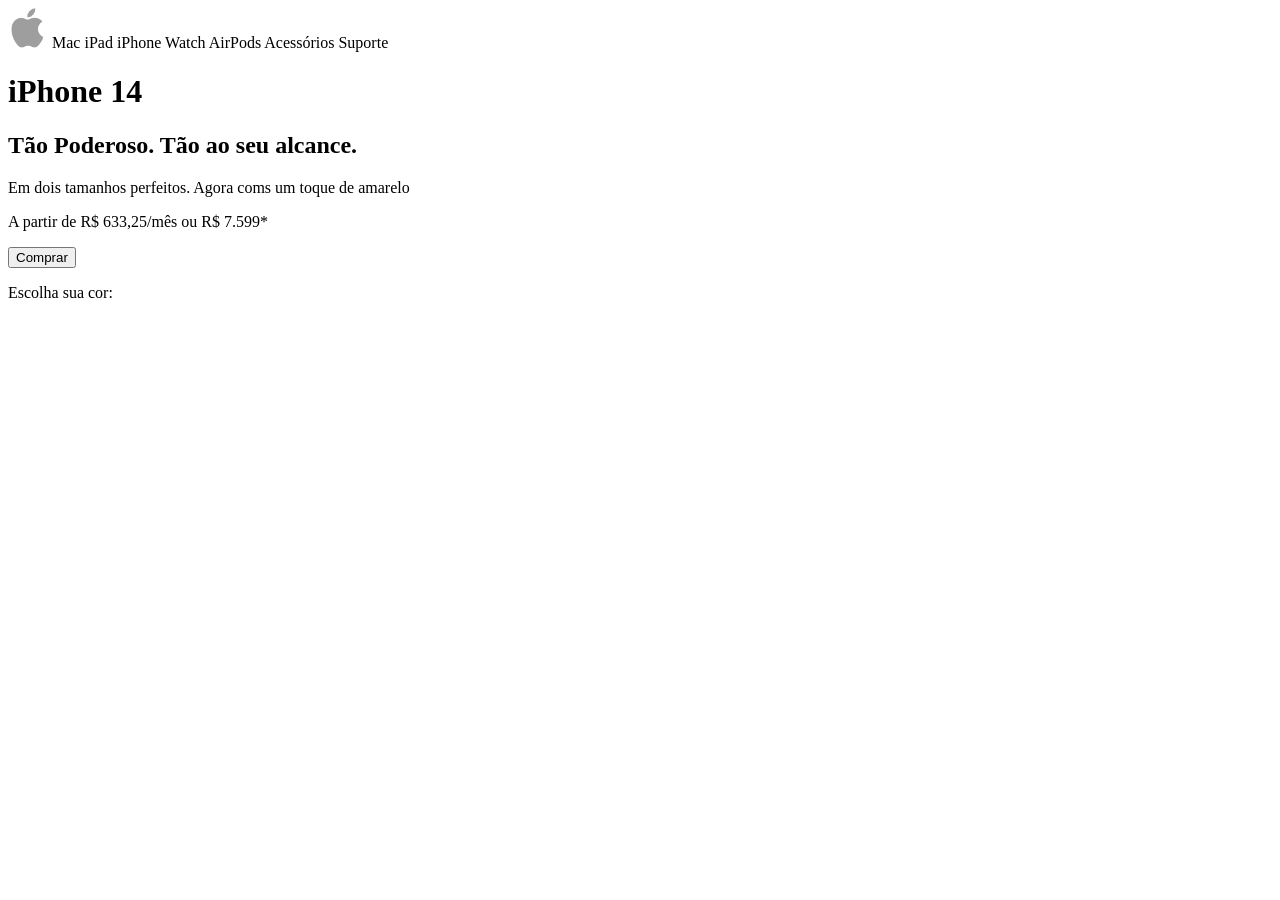
==== Iphone/index.html @ 81d4133d "enviando modificacoes em html" ====
<!DOCTYPE html>
<html lang="pt-br">

<head>
  <meta charset="UTF-8">
  <meta http-equiv="X-UA-Compatible" content="IE=edge">
  <meta name="viewport" content="width=device-width, initial-scale=1.0">
  <title>iPhoe - Apple (Brasil)</title>
</head>

<body>
  <header>
    <img src="./assets/logo.png" alt="Logo-Apple" width="40px">
    <a>Mac</a>
    <a>iPad</a>
    <a>iPhone</a>
    <a>Watch</a>
    <a>AirPods</a>
    <a>Acessórios</a>
    <a>Suporte</a>
  </header>

  <div>
    <h1>iPhone 14</h1>
    <h2>Tão Poderoso. Tão ao seu alcance.</h2>
    <h3git>Em dois tamanhos perfeitos. Agora coms um toque de amarelo</h3git>
    <p>A partir de R$ 633,25/mês ou R$ 7.599*</p>
    <button>Comprar</button>
    <p>Escolha sua cor:</p>

  </div>



</body>

</html>
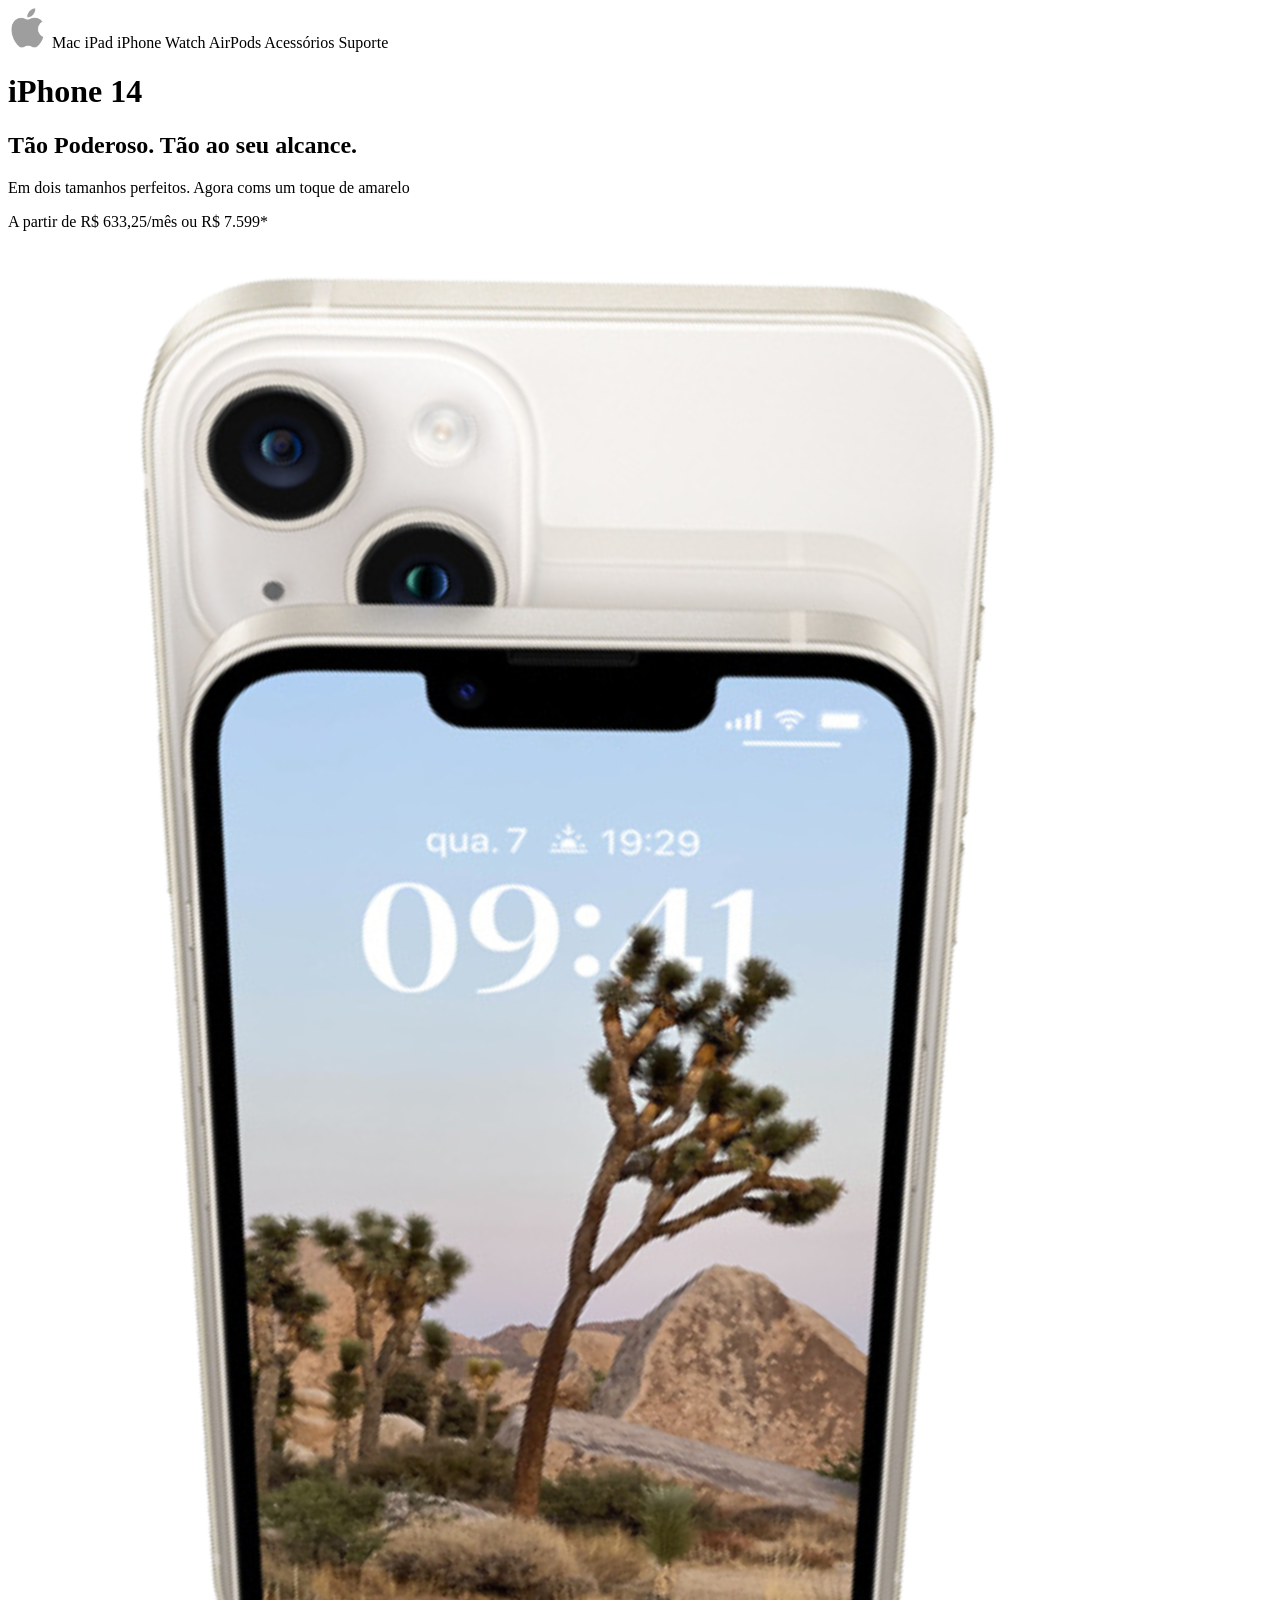
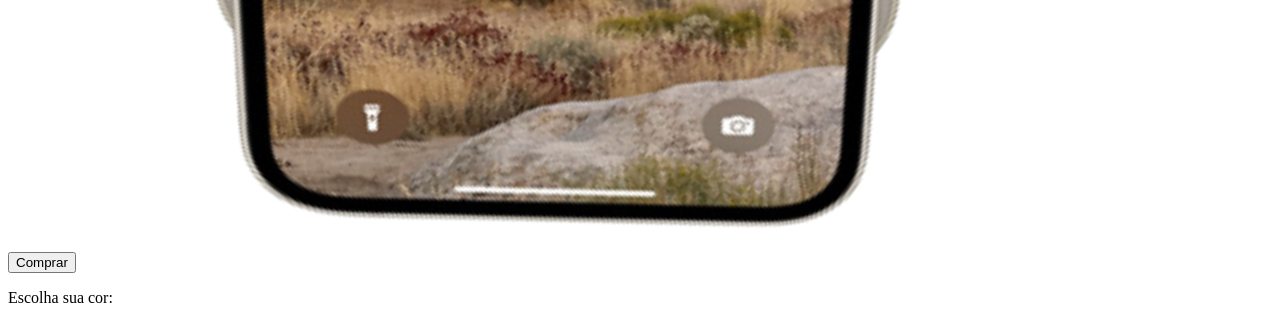
==== commit 69eeb3f8: "enviando auteracoes de arquivos" ====
--- a/Iphone/index.html
+++ b/Iphone/index.html
@@ -6,11 +6,12 @@
   <meta http-equiv="X-UA-Compatible" content="IE=edge">
   <meta name="viewport" content="width=device-width, initial-scale=1.0">
   <title>iPhoe - Apple (Brasil)</title>
+  <link rel="stylesheet" href="styles.css">
 </head>
 
 <body>
   <header>
-    <img src="./assets/logo.png" alt="Logo-Apple" width="40px">
+    <img class="Logo-Apple" src="./assets/logo.png" alt="Logo-Apple" width="40px">
     <a>Mac</a>
     <a>iPad</a>
     <a>iPhone</a>
@@ -25,6 +26,8 @@
     <h2>Tão Poderoso. Tão ao seu alcance.</h2>
     <h3git>Em dois tamanhos perfeitos. Agora coms um toque de amarelo</h3git>
     <p>A partir de R$ 633,25/mês ou R$ 7.599*</p>
+    <img class="iphone-branco" src="./assets/iphone-branco.png " alt="iphone-branco">
+    <br>
     <button>Comprar</button>
     <p>Escolha sua cor:</p>
 
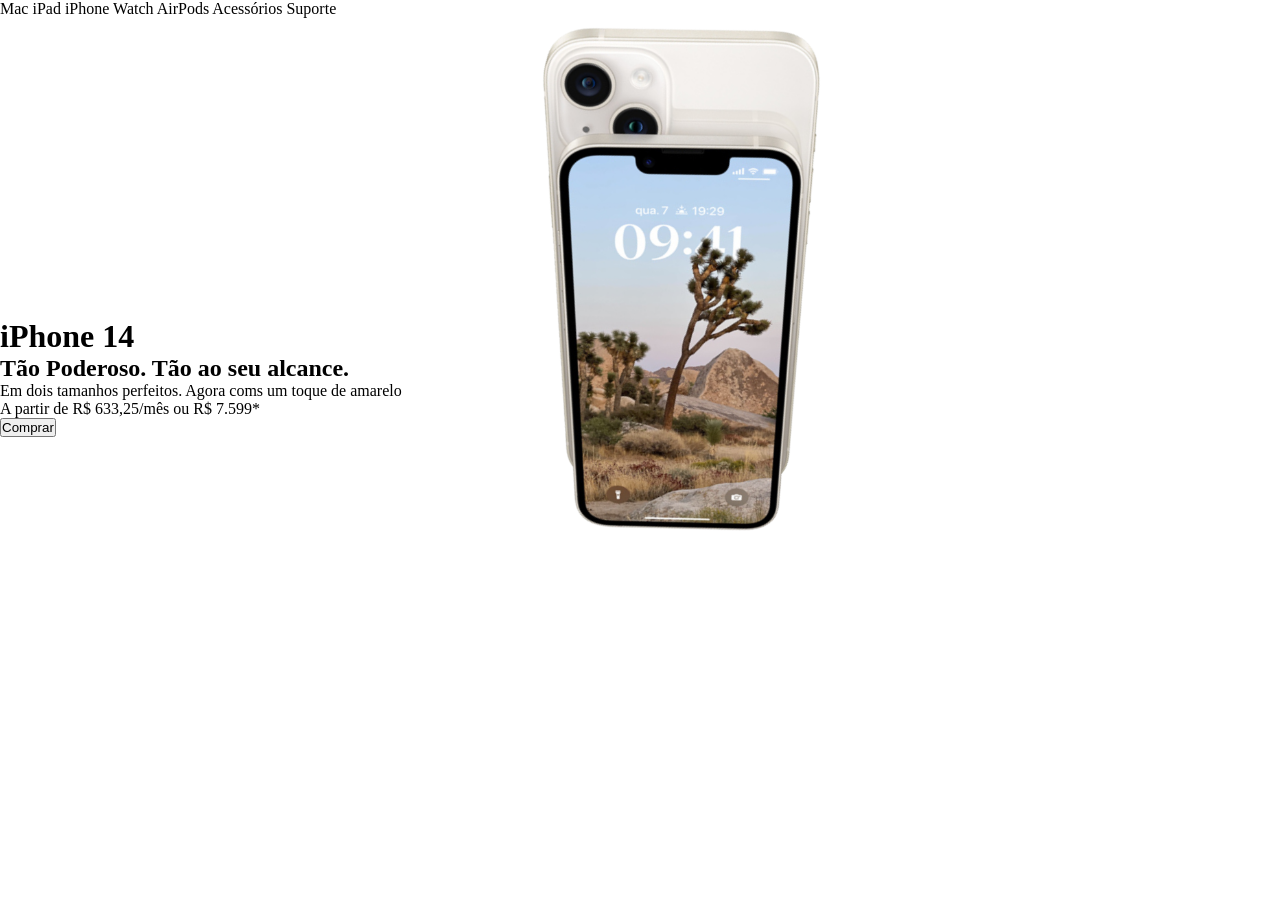
==== commit 81fa21fe: "troca de arquivo css de pasta, modificacoes em cod html e cod em estrutura em css" ====
--- a/Iphone/index.html
+++ b/Iphone/index.html
@@ -5,32 +5,32 @@
   <meta charset="UTF-8">
   <meta http-equiv="X-UA-Compatible" content="IE=edge">
   <meta name="viewport" content="width=device-width, initial-scale=1.0">
+  <link rel="stylesheet" href="style.css">
   <title>iPhoe - Apple (Brasil)</title>
-  <link rel="stylesheet" href="styles.css">
 </head>
 
 <body>
-  <header>
-    <img class="Logo-Apple" src="./assets/logo.png" alt="Logo-Apple" width="40px">
-    <a>Mac</a>
-    <a>iPad</a>
-    <a>iPhone</a>
-    <a>Watch</a>
-    <a>AirPods</a>
-    <a>Acessórios</a>
-    <a>Suporte</a>
-  </header>
+  <div class="menu-superior">
+    <header>
+      <a>Mac</a>
+      <a>iPad</a>
+      <a>iPhone</a>
+      <a>Watch</a>
+      <a>AirPods</a>
+      <a>Acessórios</a>
+      <a>Suporte</a>
+    </header>
+  </div>
 
-  <div>
-    <h1>iPhone 14</h1>
-    <h2>Tão Poderoso. Tão ao seu alcance.</h2>
-    <h3git>Em dois tamanhos perfeitos. Agora coms um toque de amarelo</h3git>
-    <p>A partir de R$ 633,25/mês ou R$ 7.599*</p>
-    <img class="iphone-branco" src="./assets/iphone-branco.png " alt="iphone-branco">
-    <br>
-    <button>Comprar</button>
-    <p>Escolha sua cor:</p>
-
+  <div class="caixa-azul">
+    <div class="caixa-verde">
+      <h1>iPhone 14</h1>
+      <h2>Tão Poderoso. Tão ao seu alcance.</h2>
+      <h3git>Em dois tamanhos perfeitos. Agora coms um toque de amarelo</h3git>
+      <p>A partir de R$ 633,25/mês ou R$ 7.599*</p>
+      <button>Comprar</button>
+    </div caixa-laranja>
+    <img src="./assets/iphone-branco.png" alt="iphone-branco">
   </div>
 
 
--- a/Iphone/style.css
+++ b/Iphone/style.css
@@ -0,0 +1,38 @@
+* {
+   margin: 0;
+   padding: 0;
+}
+
+body {
+   height: 100vh;
+   width: 100vw;
+}
+
+.caixa-azul {
+   display: flex;
+}
+
+.caixa-verde {
+   display: inline-block;
+   margin-top: 300px;
+}
+
+.caixa-laranja {
+   display: inline-block;
+   margin: 210px 131px 0 136px;
+}
+
+img {
+   position: relative;
+   top: 30%;
+   width: 350px;
+   
+}
+
+h1 {
+   width: 200px;
+}
+
+h2 {
+   width: 500px;
+}
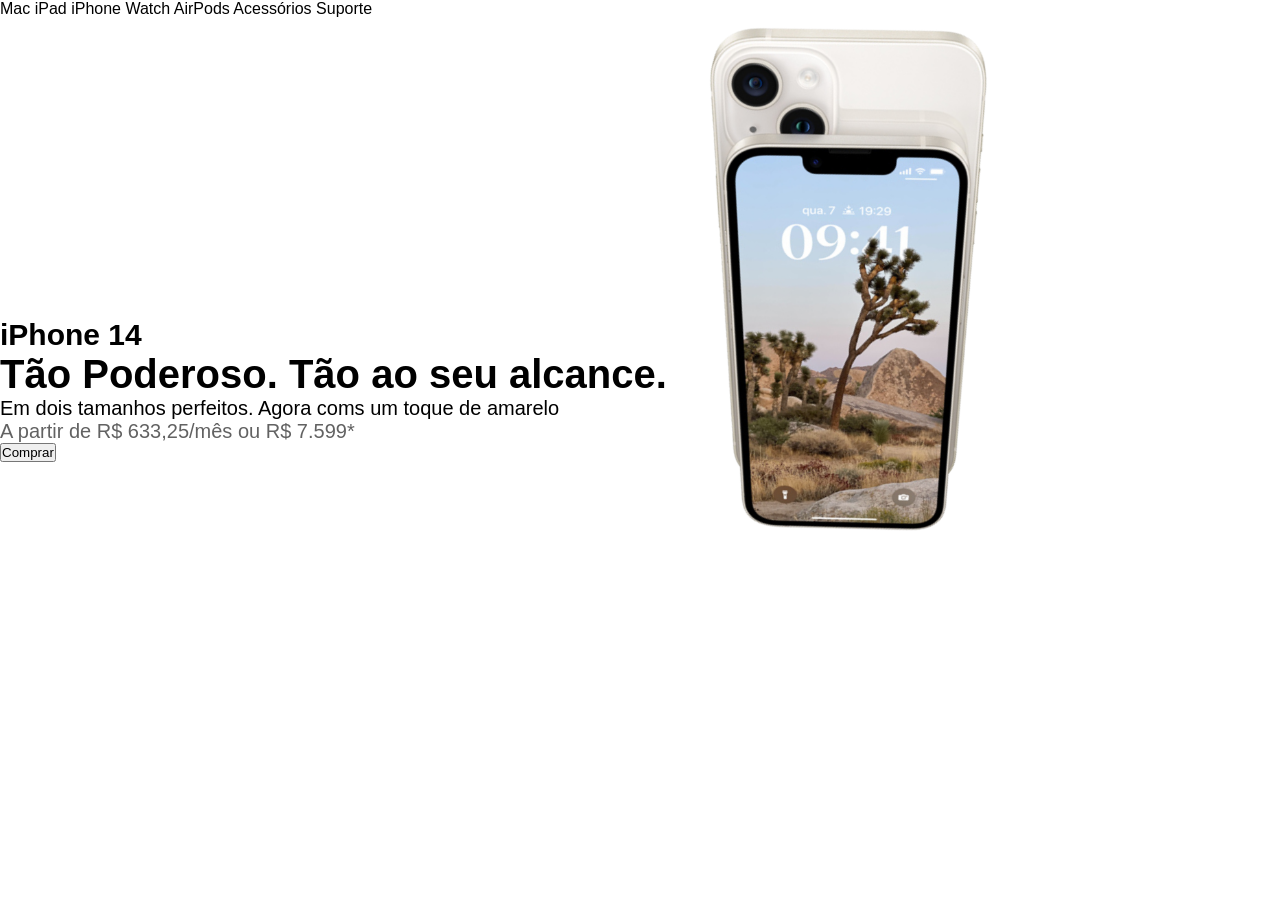
==== commit 9f8f6669: "enviando alteracao em html e alteracoes em css" ====
--- a/Iphone/index.html
+++ b/Iphone/index.html
@@ -22,14 +22,14 @@
     </header>
   </div>
 
-  <div class="caixa-azul">
-    <div class="caixa-verde">
-      <h1>iPhone 14</h1>
-      <h2>Tão Poderoso. Tão ao seu alcance.</h2>
-      <h3git>Em dois tamanhos perfeitos. Agora coms um toque de amarelo</h3git>
-      <p>A partir de R$ 633,25/mês ou R$ 7.599*</p>
+  <div class="box-blue">
+    <div class="box-green">
+      <h1 class="title-iphone">iPhone 14</h1>
+      <h2 class="second-title">Tão Poderoso. Tão ao seu alcance.</h2>
+      <p class="graph">Em dois tamanhos perfeitos. Agora coms um toque de amarelo</p>
+      <h3 class="price">A partir de R$ 633,25/mês ou R$ 7.599*</h3>
       <button>Comprar</button>
-    </div caixa-laranja>
+    </div class="box-orange">
     <img src="./assets/iphone-branco.png" alt="iphone-branco">
   </div>
 
--- a/Iphone/style.css
+++ b/Iphone/style.css
@@ -1,6 +1,7 @@
 * {
    margin: 0;
    padding: 0;
+   font-family: sans-serif;
 }
 
 body {
@@ -8,16 +9,16 @@
    width: 100vw;
 }
 
-.caixa-azul {
+.box-blue {
    display: flex;
 }
 
-.caixa-verde {
+.box-green {
    display: inline-block;
    margin-top: 300px;
 }
 
-.caixa-laranja {
+.box-orange {
    display: inline-block;
    margin: 210px 131px 0 136px;
 }
@@ -29,10 +30,21 @@
    
 }
 
-h1 {
-   width: 200px;
+.title-iphone {
+   font-size: 30px;
 }
 
-h2 {
-   width: 500px;
+.second-title {
+   font-size: 40px;
+}
+
+.graph {
+   font-size: 20px;
+}
+
+.price {
+   font-size: 20px;
+   color: #626262;
+   font-weight: 300;
+
 }
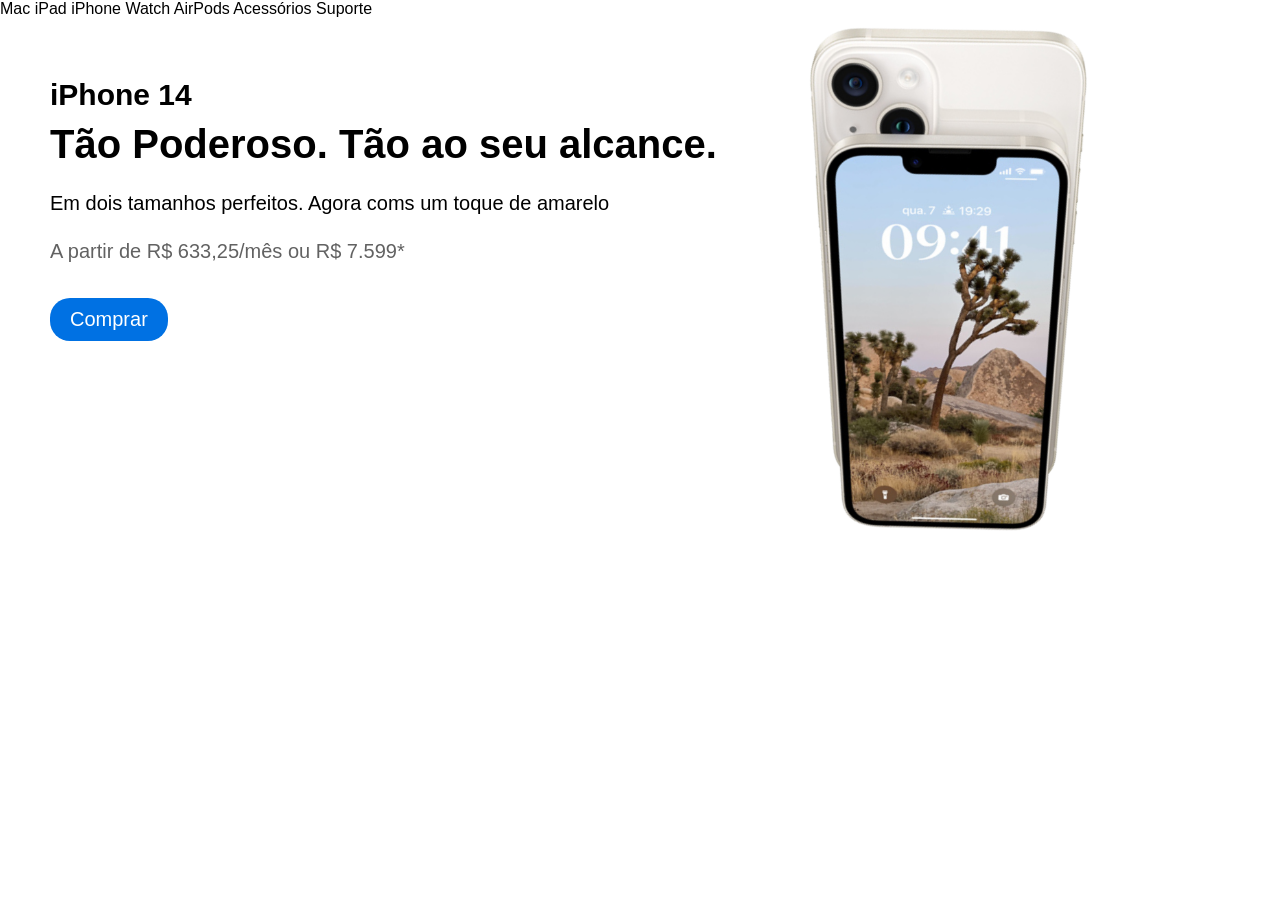
==== commit 3493d1bc: "subindo alteracoes em html e css" ====
--- a/Iphone/index.html
+++ b/Iphone/index.html
@@ -10,7 +10,7 @@
 </head>
 
 <body>
-  <div class="menu-superior">
+  <div class="top-menu">
     <header>
       <a>Mac</a>
       <a>iPad</a>
@@ -29,7 +29,8 @@
       <p class="graph">Em dois tamanhos perfeitos. Agora coms um toque de amarelo</p>
       <h3 class="price">A partir de R$ 633,25/mês ou R$ 7.599*</h3>
       <button>Comprar</button>
-    </div class="box-orange">
+      
+    </div>
     <img src="./assets/iphone-branco.png" alt="iphone-branco">
   </div>
 
--- a/Iphone/style.css
+++ b/Iphone/style.css
@@ -2,6 +2,7 @@
    margin: 0;
    padding: 0;
    font-family: sans-serif;
+   box-sizing: border-box;
 }
 
 body {
@@ -15,19 +16,11 @@
 
 .box-green {
    display: inline-block;
-   margin-top: 300px;
+   padding: 60px 50px;
 }
 
 .box-orange {
    display: inline-block;
-   margin: 210px 131px 0 136px;
-}
-
-img {
-   position: relative;
-   top: 30%;
-   width: 350px;
-   
 }
 
 .title-iphone {
@@ -36,6 +29,8 @@
 
 .second-title {
    font-size: 40px;
+   margin-top: 10px;
+   margin-bottom: 25px;
 }
 
 .graph {
@@ -46,5 +41,21 @@
    font-size: 20px;
    color: #626262;
    font-weight: 300;
+   margin-top: 25px;
+   margin-bottom: 35px;
 
+}
+
+button {
+   background-color: #0071e3;
+   color: #ffffff;
+   border: none;
+   padding: 10px 20px;
+   border-radius: 20px;
+   font-size: 20px;
+}
+
+img {
+   position: relative;
+   width: 350px;
 }
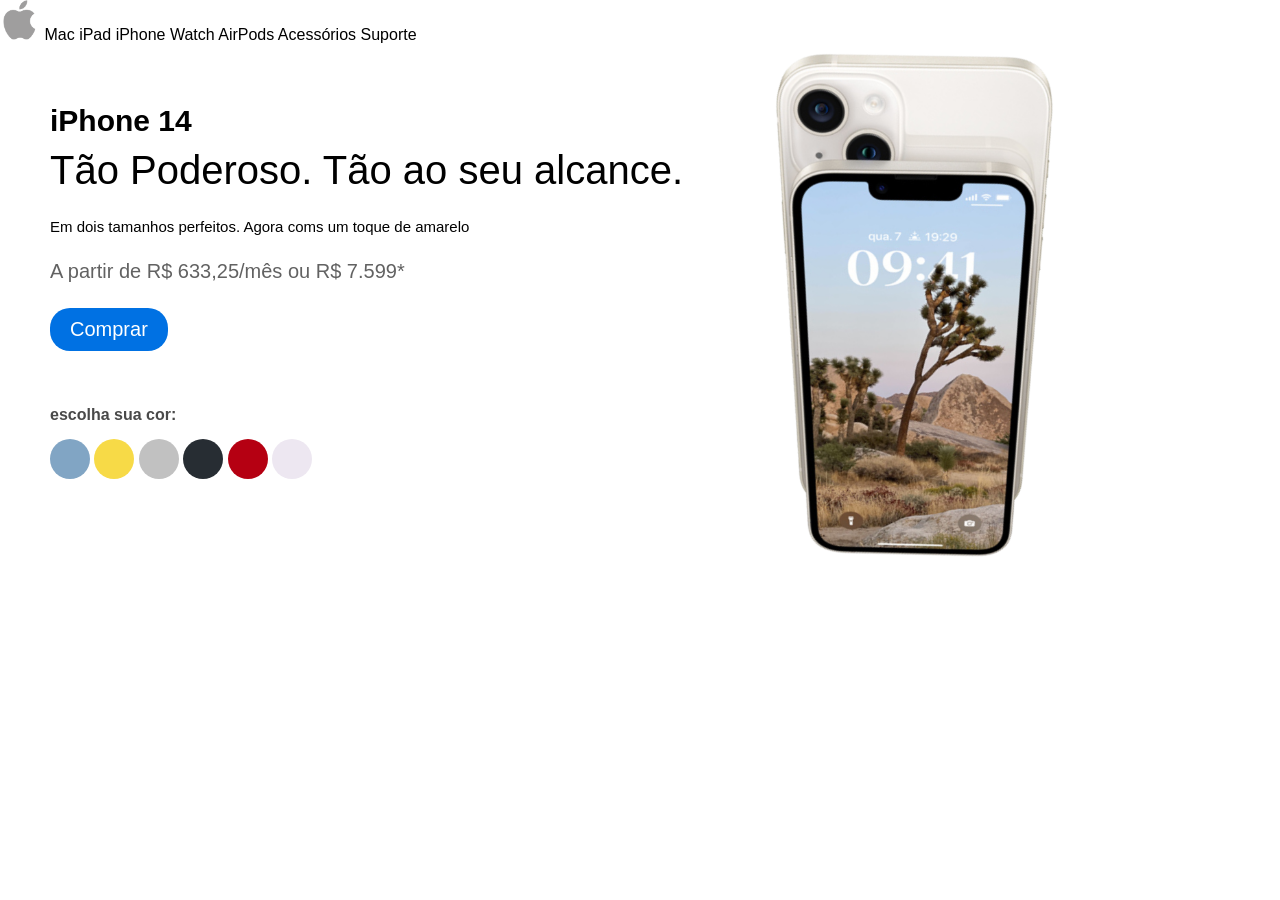
==== commit 186a1308: "enviando alteracoes em html e trabalhos de cod em css" ====
--- a/Iphone/index.html
+++ b/Iphone/index.html
@@ -10,8 +10,9 @@
 </head>
 
 <body>
-  <div class="top-menu">
-    <header>
+  <div >
+    <header class="top-menu">
+      <img class="logo-apple" src="./assets/logo.png" alt="logo-apple">
       <a>Mac</a>
       <a>iPad</a>
       <a>iPhone</a>
@@ -29,7 +30,17 @@
       <p class="graph">Em dois tamanhos perfeitos. Agora coms um toque de amarelo</p>
       <h3 class="price">A partir de R$ 633,25/mês ou R$ 7.599*</h3>
       <button>Comprar</button>
+
+      <p class="graph-color">escolha sua cor:</p>
       
+      <div class="button-color">
+        <button class="blue troca-cor"></button>
+        <button class="yellow troca-cor"></button>
+        <button class="white troca-cor"></button>
+        <button class="black troca-cor"></button>
+        <button class="red troca-cor"></button>
+        <button class="purple troca-cor"></button>
+      </div>
     </div>
     <img src="./assets/iphone-branco.png" alt="iphone-branco">
   </div>
--- a/Iphone/style.css
+++ b/Iphone/style.css
@@ -8,6 +8,14 @@
 body {
    height: 100vh;
    width: 100vw;
+}
+
+.top-menu {
+   
+}
+
+.logo-apple {
+   width: 40px;
 }
 
 .box-blue {
@@ -31,10 +39,11 @@
    font-size: 40px;
    margin-top: 10px;
    margin-bottom: 25px;
+   font-weight: 300;
 }
 
 .graph {
-   font-size: 20px;
+   font-size: 15px;
 }
 
 .price {
@@ -42,7 +51,7 @@
    color: #626262;
    font-weight: 300;
    margin-top: 25px;
-   margin-bottom: 35px;
+   margin-bottom: 25px;
 
 }
 
@@ -53,6 +62,48 @@
    padding: 10px 20px;
    border-radius: 20px;
    font-size: 20px;
+   cursor: pointer;
+}
+
+.graph-color {
+   margin-top: 55px;
+   margin-bottom: 15px;
+   font-size: 16px;
+   font-weight: 700;
+   color: #494949;
+}
+
+
+.troca-cor {
+   width: 40px;
+   height: 40px;
+   border-radius: 50px;
+   border: none;
+   cursor: pointer;
+}
+
+.blue {
+   background-color: #81a5c4;
+}
+
+.yellow {
+   background-color: #f7da47;
+}
+
+.white {
+   background-color: #c1c1c1;
+}
+
+.black {
+   background-color: #272d33;
+}
+
+.red {
+   background-color: #b50012;
+}
+
+.purple {
+   background-color: #ede7f1;
 }
 
 img {
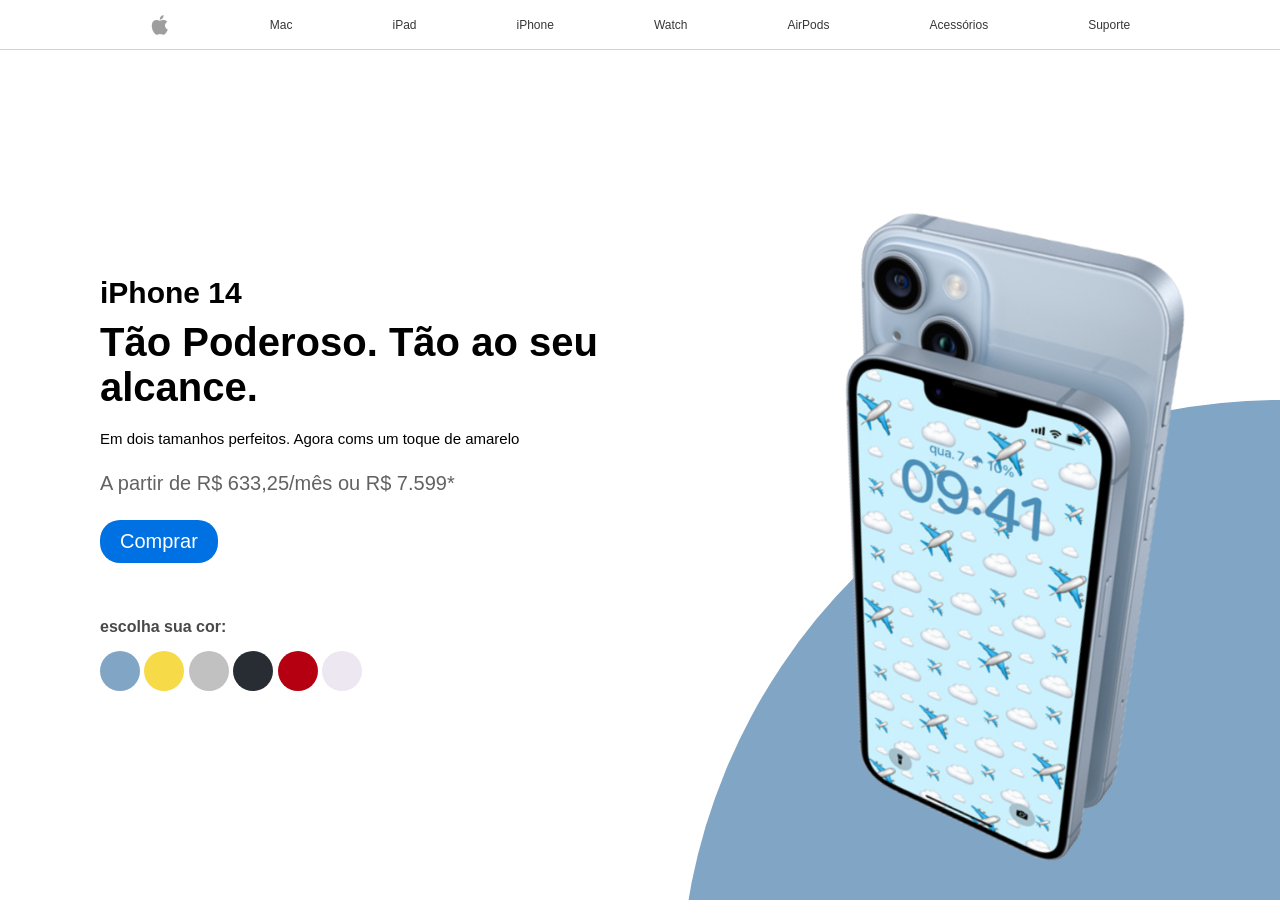
==== commit 7def0778: "subindo auteracoes de css e html e subindo arquivo javascript" ====
--- a/Iphone/index.html
+++ b/Iphone/index.html
@@ -6,21 +6,25 @@
   <meta http-equiv="X-UA-Compatible" content="IE=edge">
   <meta name="viewport" content="width=device-width, initial-scale=1.0">
   <link rel="stylesheet" href="style.css">
+  <script src="./scripts.js"></script>
   <title>iPhoe - Apple (Brasil)</title>
+
 </head>
 
 <body>
-  <div >
-    <header class="top-menu">
-      <img class="logo-apple" src="./assets/logo.png" alt="logo-apple">
-      <a>Mac</a>
-      <a>iPad</a>
-      <a>iPhone</a>
-      <a>Watch</a>
-      <a>AirPods</a>
-      <a>Acessórios</a>
-      <a>Suporte</a>
-    </header>
+
+  <div class="box-purple">
+
+    <img class="logo-apple" src="./assets/logo.png" alt="logo-apple">
+    <ul>
+      <li>Mac</li>
+      <li>iPad</li>
+      <li>iPhone</li>
+      <li>Watch</li>
+      <li>AirPods</li>
+      <li>Acessórios</li>
+      <li>Suporte</li>
+    </ul>
   </div>
 
   <div class="box-blue">
@@ -32,17 +36,19 @@
       <button>Comprar</button>
 
       <p class="graph-color">escolha sua cor:</p>
-      
+
       <div class="button-color">
         <button class="blue troca-cor"></button>
-        <button class="yellow troca-cor"></button>
+        <button onclick="trocaCor()" class="yellow troca-cor"></button>
         <button class="white troca-cor"></button>
         <button class="black troca-cor"></button>
         <button class="red troca-cor"></button>
         <button class="purple troca-cor"></button>
       </div>
     </div>
-    <img src="./assets/iphone-branco.png" alt="iphone-branco">
+
+    <div class="circulo"></div>
+    <img class="iphone" src="./assets//iphone-azul.png" alt="iphone-azul">
   </div>
 
 
--- a/Iphone/style.css
+++ b/Iphone/style.css
@@ -5,21 +5,47 @@
    box-sizing: border-box;
 }
 
-body {
-   height: 100vh;
-   width: 100vw;
+.box-purple {
+   display: flex;
+   height: 50px;
+   align-items: center;
+   justify-content: center;
+   border-bottom: 1px solid #d3d3d3;
 }
 
-.top-menu {
-   
+ul {
+   display: flex;
+   gap: 100px;
+   list-style: none;
+   margin-left: 100px;
+}
+
+li {
+   font-size: 12px;
+   font-weight: 400;
+   color: #373737;
+   cursor: pointer;
+
+}
+
+
+ li:hover {
+   opacity: .3;
+ }
+ 
+ li:active {
+   opacity: .8;
 }
 
 .logo-apple {
-   width: 40px;
+   width: 20px;
 }
 
 .box-blue {
    display: flex;
+   justify-content: space-between;
+   align-items: center;
+   padding: 50px;
 }
 
 .box-green {
@@ -38,19 +64,18 @@
 .second-title {
    font-size: 40px;
    margin-top: 10px;
-   margin-bottom: 25px;
-   font-weight: 300;
+   margin-bottom: 20px;
 }
 
 .graph {
    font-size: 15px;
+   margin-bottom: 25px;
 }
 
 .price {
    font-size: 20px;
    color: #626262;
    font-weight: 300;
-   margin-top: 25px;
    margin-bottom: 25px;
 
 }
@@ -64,6 +89,14 @@
    font-size: 20px;
    cursor: pointer;
 }
+
+button:hover {
+   opacity: 0.7;
+ }
+
+ button:active {
+   opacity: 0.4;
+ }
 
 .graph-color {
    margin-top: 55px;
@@ -106,7 +139,20 @@
    background-color: #ede7f1;
 }
 
-img {
-   position: relative;
-   width: 350px;
-}+.iphone {
+   width: 450px;
+   margin-top: 100px;
+   z-index: 99;
+
+}
+
+.circulo {
+   width: 100%;
+   height: 100%;
+   background: #81a5c4;
+   position: absolute;
+   top: 0;
+   left: 0;
+   clip-path: circle(600px at right 1000px);
+}
+
